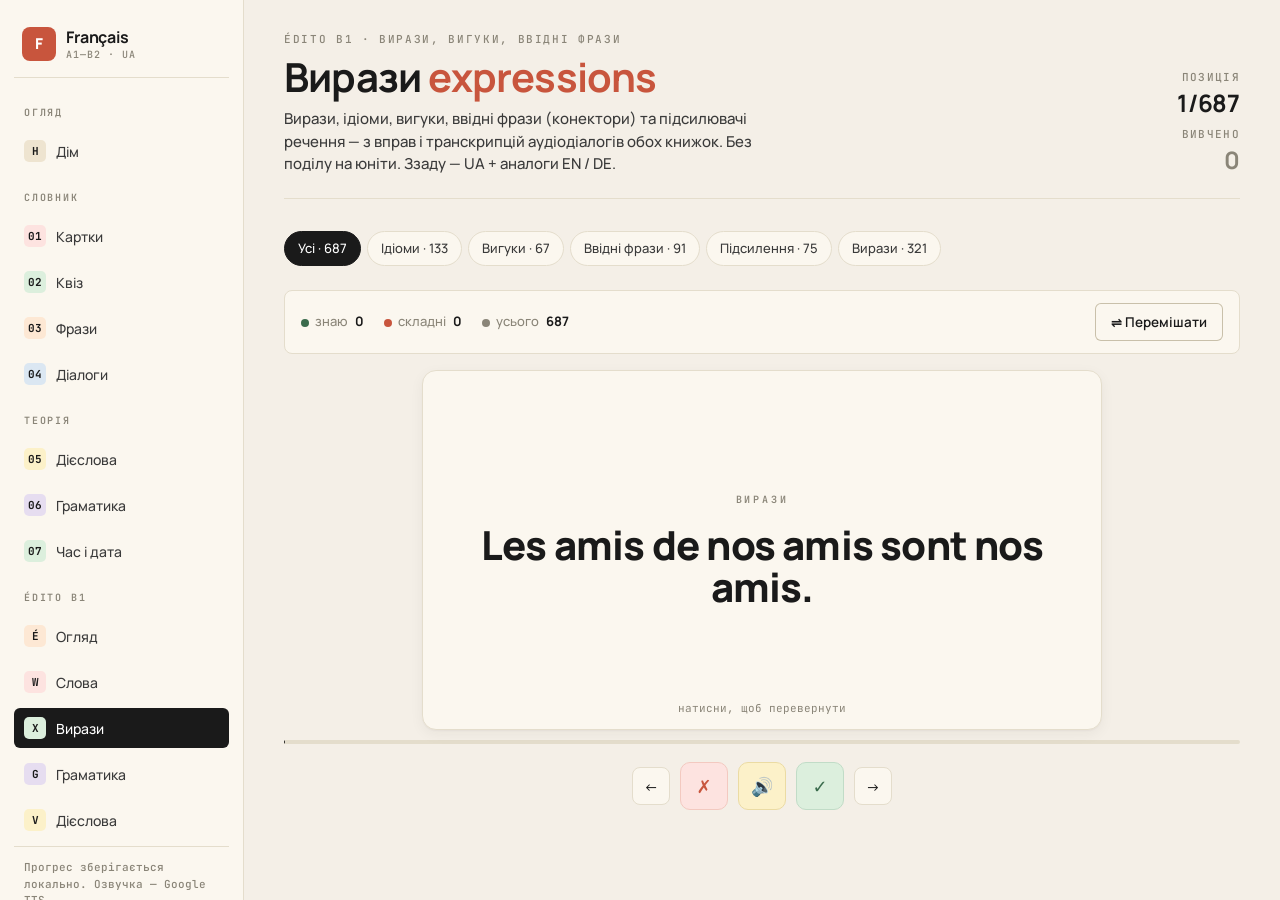
==== edito-expressions.html @ 0aa16caa "Add Édito B1 content, data and pages Add a full set of Édito B1 resources: new JS data files (words," ====
<!doctype html>
<html lang="uk">
<head>
<meta charset="utf-8">
<title>Édito B1 · Вирази</title>
<meta name="viewport" content="width=device-width,initial-scale=1">
<link rel="stylesheet" href="styles.css">
</head>
<body>
<div class="shell">
  <section class="pagehead">
    <div>
      <div class="kicker">Édito B1 · Вирази, вигуки, ввідні фрази</div>
      <h1>Вирази <em>expressions</em></h1>
      <p class="lede">Вирази, ідіоми, вигуки, ввідні фрази (конектори) та підсилювачі речення — з вправ і транскрипцій аудіодіалогів обох книжок. Без поділу на юніти. Ззаду — UA + аналоги EN / DE.</p>
    </div>
    <div class="meta">
      <span>позиція</span><b id="pos">—</b>
      <span style="margin-top:8px;display:block">вивчено</span><b id="knownN" style="color:var(--sage)">—</b>
    </div>
  </section>

  <div class="units" id="cats"></div>

  <div class="statstrip">
    <span><span class="dot k"></span>знаю <b id="nKnown">0</b></span>
    <span><span class="dot u"></span>складні <b id="nUnk">0</b></span>
    <span><span class="dot t"></span>усього <b id="nTot">0</b></span>
    <span style="flex:1"></span>
    <button class="btn ghost" id="shuffleBtn">⇌ Перемішати</button>
  </div>

  <div class="bc-wrap" id="card">
    <div class="bc-inner" id="inner">
      <div class="bc-face front">
        <div class="lbl" id="catLbl">expression française</div>
        <div class="fr" id="frWord">—</div>
        <div class="hint">натисни, щоб перевернути</div>
      </div>
      <div class="bc-face back">
        <div class="lbl">UA · EN · DE</div>
        <div class="tri">
          <div class="row3"><span class="flag ua">UA</span><span class="val sm" id="ua">—</span></div>
          <div class="row3"><span class="flag en">EN</span><span class="val sm" id="en">—</span></div>
          <div class="row3"><span class="flag de">DE</span><span class="val sm" id="de">—</span></div>
        </div>
      </div>
    </div>
  </div>

  <div class="prog"><span id="progBar" style="width:0"></span></div>

  <div class="fc-controls">
    <button class="ctrl sm" id="prevBtn" title="← попередня">←</button>
    <button class="ctrl no" id="noBtn" title="ще не знаю">✗</button>
    <button class="ctrl sp" id="spBtn" title="озвучити">🔊</button>
    <button class="ctrl ok" id="okBtn" title="знаю">✓</button>
    <button class="ctrl sm" id="nextBtn" title="→ наступна">→</button>
  </div>
</div>

<script src="edito.js"></script>
<script src="edito-content.js"></script>
<script src="edito-data-4-12.js"></script>
<script src="edito-data-7-9.js"></script>
<script src="edito-data-10-12.js"></script>
<script src="edito-verbs-4-12.js"></script>
<script src="edito-cahier-expr.js"></script>
<script src="edito-verbs-extra.js"></script>
<script src="edito-expr-extra.js"></script>
<script src="shared.js"></script>
<script>
renderChrome('edito-expr');
const PAGE='edito-expr';
const CATLABELS={all:'Усі',idiome:'Ідіоми',viguk:'Вигуки',intro:'Ввідні фрази',renf:'Підсилення',expr:'Вирази'};
const CATORDER=['idiome','viguk','intro','renf','expr'];
const catOf=e=>e.cat||'expr';
let cat='all', cards=EDITO_EXPR.slice(), i=0;

function renderCats(){
  const counts={};EDITO_EXPR.forEach(e=>{const c=catOf(e);counts[c]=(counts[c]||0)+1});
  let html=`<button class="chip ${cat==='all'?'active':''}" data-c="all">Усі · ${EDITO_EXPR.length}</button>`;
  for(const c of CATORDER){ if(!counts[c])continue;
    html+=`<button class="chip ${cat===c?'active':''}" data-c="${c}">${CATLABELS[c]} · ${counts[c]}</button>`;
  }
  document.getElementById('cats').innerHTML=html;
  document.querySelectorAll('#cats .chip').forEach(b=>b.onclick=()=>{
    cat=b.dataset.c;
    cards=cat==='all'?EDITO_EXPR.slice():EDITO_EXPR.filter(e=>catOf(e)===cat);
    i=0;render();
  });
}
function fit(el,text){
  el.textContent=text;el.classList.remove('sm','xs');
  if(text.length>48) el.classList.add('xs'); else if(text.length>22) el.classList.add('sm');
}
function render(){
  renderCats();
  const n=cards.length,p=Progress.get(PAGE);
  document.getElementById('nTot').textContent=n;
  document.getElementById('nKnown').textContent=(p.known||[]).filter(x=>cards.some(c=>c.fr===x)).length;
  document.getElementById('nUnk').textContent=(p.unknown||[]).filter(x=>cards.some(c=>c.fr===x)).length;
  document.getElementById('knownN').textContent=(p.known||[]).length;
  if(!n){document.getElementById('frWord').textContent='—';document.getElementById('pos').textContent='0/0';return;}
  i=((i%n)+n)%n;const c=cards[i];
  fit(document.getElementById('frWord'),c.fr);
  document.getElementById('catLbl').textContent=CATLABELS[catOf(c)]||'вираз';
  document.getElementById('ua').textContent=c.ua;
  document.getElementById('en').textContent=c.en;
  document.getElementById('de').textContent=c.de;
  document.getElementById('pos').textContent=(i+1)+'/'+n;
  document.getElementById('progBar').style.width=((i+1)/n*100)+'%';
  document.getElementById('inner').classList.remove('flip');
}
function go(d){if(!cards.length)return;i=(i+d+cards.length)%cards.length;render();}
function mark(ok){if(!cards.length)return;const c=cards[i];ok?Progress.addKnown(PAGE,c.fr):Progress.addUnknown(PAGE,c.fr);toast(ok?'✓ вивчено':'↺ повторимо');setTimeout(()=>go(1),220);}

document.getElementById('card').onclick=()=>document.getElementById('inner').classList.toggle('flip');
document.getElementById('prevBtn').onclick=e=>{e.stopPropagation();go(-1)};
document.getElementById('nextBtn').onclick=e=>{e.stopPropagation();go(1)};
document.getElementById('okBtn').onclick=e=>{e.stopPropagation();mark(true)};
document.getElementById('noBtn').onclick=e=>{e.stopPropagation();mark(false)};
document.getElementById('spBtn').onclick=e=>{e.stopPropagation();if(cards[i])speakFR(cards[i].fr)};
document.getElementById('shuffleBtn').onclick=()=>{cards=shuffle(cards);i=0;render();toast('перемішано')};
document.addEventListener('keydown',e=>{
  if(e.key==='ArrowRight')go(1);else if(e.key==='ArrowLeft')go(-1);
  else if(e.key==='ArrowDown'||e.key===' '){e.preventDefault();document.getElementById('inner').classList.toggle('flip')}
  else if(e.key==='ArrowUp'){if(cards[i])speakFR(cards[i].fr)}
});
render();
</script>
</body>
</html>
---- styles.css ----
/* ============================================================
   Français — pastel + sidebar redesign
   Palette: warm ivory paper + ink + terracotta accent
           soft pastel tints for category cards
   Type: Manrope (UI) + JetBrains Mono (meta/code)
============================================================ */
@import url('https://fonts.googleapis.com/css2?family=Manrope:wght@400;500;600;700;800&family=JetBrains+Mono:wght@400;500&display=swap');

:root{
  /* Base */
  --bg:      #f4efe7;
  --paper:   #fbf7ef;
  --paper-2: #f7f2e8;
  --ink:     #1a1a1a;
  --ink-2:   #3a3a3a;
  --mute:    #8a8578;
  --rule:    #e4ddcc;
  --rule-2:  #c9c0aa;

  /* Accent */
  --accent:  #c8553d;        /* terracotta */
  --accent-2:#b34531;
  --accent-soft:#fde4dd;

  /* Pastel tints (for category blocks) */
  --pastel-blush:  #fde3e0;
  --pastel-peach:  #fde8d4;
  --pastel-butter: #fcf1c9;
  --pastel-mint:   #dcefdd;
  --pastel-sky:    #dbe7f2;
  --pastel-lilac:  #e6ddf0;
  --pastel-sand:   #eee4d0;

  --radius: 8px;
  --radius-sm: 6px;
  --radius-lg: 14px;

  --shadow-sm: 0 1px 0 rgba(0,0,0,.02);
  --shadow:    0 1px 2px rgba(40,30,10,.04), 0 4px 14px rgba(40,30,10,.05);
  --shadow-hi: 0 6px 22px rgba(40,30,10,.08);
}

*{margin:0;padding:0;box-sizing:border-box}
html,body{background:var(--bg);color:var(--ink);font:500 15px/1.5 'Manrope',system-ui,sans-serif;-webkit-font-smoothing:antialiased}
a{color:inherit;text-decoration:none}
button{font:inherit;color:inherit}

/* ===== Layout shell: sidebar + main ===== */
.layout{display:grid;grid-template-columns:244px 1fr;min-height:100vh}

.sidebar{
  background:var(--paper);
  border-right:1px solid var(--rule);
  padding:22px 14px 24px;
  position:sticky;top:0;height:100vh;overflow-y:auto;
  display:flex;flex-direction:column;gap:6px;
}
.sidebar .brand{display:flex;align-items:center;gap:10px;padding:4px 8px 16px;margin-bottom:8px;border-bottom:1px solid var(--rule)}
.sidebar .brand .logo{
  width:34px;height:34px;border-radius:8px;background:var(--accent);color:#fff;
  display:grid;place-items:center;font:800 15px/1 'Manrope';letter-spacing:.02em;
}
.sidebar .brand .name{font:700 16px 'Manrope';letter-spacing:-.01em}
.sidebar .brand .tag{font:500 10px 'JetBrains Mono';color:var(--mute);letter-spacing:.1em}

.sidebar .sec{font:600 10px 'JetBrains Mono';letter-spacing:.18em;color:var(--mute);text-transform:uppercase;padding:14px 10px 6px}
.navlink{
  display:flex;align-items:center;gap:10px;
  padding:9px 10px;border-radius:var(--radius-sm);
  color:var(--ink-2);font-weight:500;font-size:14px;
  transition:background .12s ease, color .12s ease;
  position:relative;
}
.navlink:hover{background:var(--paper-2);color:var(--ink)}
.navlink.active{background:var(--ink);color:#fff}
.navlink .ic{
  width:22px;height:22px;border-radius:5px;display:grid;place-items:center;flex-shrink:0;
  font:700 11px 'JetBrains Mono';
}
.navlink.active .ic{background:rgba(255,255,255,.14);color:#fff}
.navlink .cnt{margin-left:auto;font:500 11px 'JetBrains Mono';color:var(--mute)}
.navlink.active .cnt{color:rgba(255,255,255,.6)}

.sidebar .foot{margin-top:auto;padding:12px 10px 0;border-top:1px solid var(--rule);font:500 11px 'JetBrains Mono';color:var(--mute);line-height:1.5}

/* Mobile burger */
.burger{display:none;position:fixed;top:14px;left:14px;z-index:50;
  width:38px;height:38px;background:var(--paper);border:1px solid var(--rule);border-radius:8px;
  align-items:center;justify-content:center;cursor:pointer;box-shadow:var(--shadow)}
.burger span{display:block;width:16px;height:1.5px;background:var(--ink);position:relative}
.burger span::before,.burger span::after{content:"";position:absolute;left:0;width:16px;height:1.5px;background:var(--ink)}
.burger span::before{top:-5px} .burger span::after{top:5px}

/* ===== Main area ===== */
.main{padding:32px 40px 80px;max-width:1040px;width:100%}

/* ===== Page head ===== */
.head{display:grid;grid-template-columns:1fr auto;gap:28px;align-items:end;padding-bottom:22px;border-bottom:1px solid var(--rule);margin-bottom:28px}
.crumb{font:500 11px 'JetBrains Mono';letter-spacing:.15em;color:var(--mute);text-transform:uppercase;margin-bottom:10px}
.head h1{font:700 40px/1.05 'Manrope';letter-spacing:-.02em}
.head h1 em{font-style:normal;color:var(--accent);font-weight:700}
.head .lede{color:var(--ink-2);margin-top:10px;max-width:56ch;font-size:15px}
.head .meta{text-align:right;min-width:150px}
.head .meta .k{font:500 10px 'JetBrains Mono';letter-spacing:.15em;color:var(--mute);text-transform:uppercase;display:block}
.head .meta .v{font:700 26px 'Manrope';letter-spacing:-.01em;margin-top:2px;display:block}
.head .meta .v.sm{font-size:18px}
.head .meta .v.accent{color:var(--accent)}
.head .meta .row{margin-top:10px}

/* ===== Buttons / chips ===== */
.btn{
  display:inline-flex;align-items:center;gap:8px;cursor:pointer;border:none;
  padding:9px 16px;border-radius:var(--radius-sm);background:var(--ink);color:#fff;
  font-weight:600;font-size:13.5px;transition:background .15s, transform .1s;
}
.btn:hover{background:var(--accent)}
.btn:active{transform:scale(.98)}
.btn.ghost{background:transparent;color:var(--ink);box-shadow:inset 0 0 0 1px var(--rule-2)}
.btn.ghost:hover{background:var(--paper);color:var(--ink)}
.btn.accent{background:var(--accent)}
.btn.accent:hover{background:var(--accent-2)}

.chip{
  display:inline-flex;align-items:center;gap:6px;white-space:nowrap;cursor:pointer;
  padding:7px 13px;border-radius:999px;background:var(--paper);border:1px solid var(--rule);
  font-size:13px;font-weight:500;color:var(--ink-2);transition:all .14s;
}
.chip:hover{border-color:var(--ink);color:var(--ink)}
.chip.active{background:var(--ink);color:#fff;border-color:var(--ink)}

.segbar{display:inline-flex;gap:2px;padding:3px;background:var(--paper);border:1px solid var(--rule);border-radius:8px}
.segbar .chip{border:none;border-radius:6px;padding:6px 14px;background:transparent}
.segbar .chip.active{background:var(--ink);color:#fff}

/* ===== Panels ===== */
.panel{background:var(--paper);border:1px solid var(--rule);border-radius:var(--radius);padding:22px;box-shadow:var(--shadow-sm)}
.panel h2{font:700 20px 'Manrope';letter-spacing:-.01em;margin-bottom:6px}
.panel h3{font:600 16px 'Manrope';margin-bottom:4px}

.row{display:flex;gap:12px;flex-wrap:wrap;align-items:center}

/* ===== Module tiles (home) ===== */
.modgrid{display:grid;grid-template-columns:repeat(auto-fit,minmax(240px,1fr));gap:12px;margin-top:16px}
.modtile{
  background:var(--paper);border:1px solid var(--rule);border-radius:var(--radius);padding:18px;
  display:flex;flex-direction:column;gap:12px;min-height:170px;position:relative;overflow:hidden;
  transition:transform .18s, box-shadow .2s, border-color .2s;cursor:pointer;
}
.modtile:hover{transform:translateY(-2px);box-shadow:var(--shadow-hi);border-color:var(--rule-2)}
.modtile .top{display:flex;justify-content:space-between;align-items:flex-start}
.modtile .ico{
  width:40px;height:40px;border-radius:10px;display:grid;place-items:center;font-size:18px;font-weight:700;
}
.modtile h3{font:700 19px 'Manrope';letter-spacing:-.01em;line-height:1.2}
.modtile p{font-size:13.5px;color:var(--ink-2);line-height:1.45}
.modtile .foot{display:flex;justify-content:space-between;align-items:center;margin-top:auto;padding-top:8px;border-top:1px dashed var(--rule)}
.modtile .foot .cnt{font:500 11px 'JetBrains Mono';color:var(--mute);letter-spacing:.04em}
.modtile .foot .arrow{opacity:.4;transition:opacity .2s,transform .2s}
.modtile:hover .foot .arrow{opacity:1;transform:translateX(3px)}

.tint-blush  .ico{background:var(--pastel-blush);color:#b34531}
.tint-peach  .ico{background:var(--pastel-peach);color:#a4623a}
.tint-butter .ico{background:var(--pastel-butter);color:#8a6d1d}
.tint-mint   .ico{background:var(--pastel-mint);color:#3a6b4c}
.tint-sky    .ico{background:var(--pastel-sky);color:#2f5b84}
.tint-lilac  .ico{background:var(--pastel-lilac);color:#6a4a87}
.tint-sand   .ico{background:var(--pastel-sand);color:#6a5a3a}

/* ===== Stat strip ===== */
.statstrip{
  display:flex;gap:20px;padding:12px 16px;background:var(--paper);border:1px solid var(--rule);
  border-radius:var(--radius);margin:12px 0 16px;font-size:13px;color:var(--mute);flex-wrap:wrap;align-items:center;
}
.statstrip b{color:var(--ink);font-weight:700;margin-left:4px}
.statstrip .dot{width:8px;height:8px;border-radius:50%;display:inline-block;margin-right:6px;vertical-align:middle}
.statstrip .dot.k{background:#3a6b4c}
.statstrip .dot.u{background:var(--accent)}
.statstrip .dot.t{background:var(--mute)}
.statstrip .sep{flex:1}

/* ===== Word-of-day ===== */
.wotd{display:grid;grid-template-columns:1fr auto;gap:18px;align-items:center}
.wotd .w{font:700 38px/1 'Manrope';letter-spacing:-.02em;color:var(--accent)}
.wotd .u{color:var(--ink-2);margin-top:6px;font-size:15px}
.wotd .m{font:500 11px 'JetBrains Mono';color:var(--mute);margin-top:4px;letter-spacing:.08em;text-transform:uppercase}

/* ===== Flashcard ===== */
.fc-wrap{perspective:1200px;max-width:620px;margin:8px auto 0;cursor:pointer}
.fc-inner{position:relative;height:280px;transition:transform .5s cubic-bezier(.2,.7,.2,1.1);transform-style:preserve-3d}
.fc-inner.flip{transform:rotateY(180deg)}
.fc-face{
  position:absolute;inset:0;border-radius:var(--radius-lg);backface-visibility:hidden;
  background:var(--paper);border:1px solid var(--rule);padding:32px;
  display:flex;flex-direction:column;align-items:center;justify-content:center;box-shadow:var(--shadow);
}
.fc-face.back{transform:rotateY(180deg);background:var(--pastel-blush);border-color:#f3c9c0}
.fc-face .lbl{font:600 10px 'JetBrains Mono';letter-spacing:.25em;text-transform:uppercase;color:var(--mute);margin-bottom:14px}
.fc-face .word{font:700 42px/1.05 'Manrope';letter-spacing:-.02em;text-align:center}
.fc-face.back .word{color:var(--accent)}
.fc-face .hint{margin-top:14px;font:400 12px 'JetBrains Mono';color:var(--mute)}
.fc-face .ctx{margin-top:10px;font:500 12px 'JetBrains Mono';color:var(--mute);letter-spacing:.05em;text-transform:uppercase}
.fc-face .ipa{font:400 13px 'JetBrains Mono';color:var(--mute);margin-top:8px}

.fc-controls{display:flex;justify-content:center;align-items:center;gap:10px;margin:18px 0 6px}
.ctrl{
  width:48px;height:48px;border-radius:10px;background:var(--paper);border:1px solid var(--rule);
  display:grid;place-items:center;cursor:pointer;color:var(--ink);transition:all .14s;font-size:18px;
}
.ctrl:hover{background:var(--paper-2);border-color:var(--rule-2);transform:translateY(-1px)}
.ctrl.sm{width:38px;height:38px;font-size:14px;border-radius:8px}
.ctrl.no{background:var(--pastel-blush);border-color:#f3c9c0;color:var(--accent)}
.ctrl.ok{background:var(--pastel-mint);border-color:#c1dcc7;color:#3a6b4c}
.ctrl.sp{background:var(--pastel-butter);border-color:#ebdba3;color:#8a6d1d}

.prog{height:4px;background:var(--rule);border-radius:2px;overflow:hidden;margin:10px 0 4px}
.prog>span{display:block;height:100%;background:var(--ink);transition:width .3s}

/* ===== Quiz ===== */
.qstem{text-align:center;margin:6px 0 18px}
.qstem .q{font:600 10px 'JetBrains Mono';letter-spacing:.25em;text-transform:uppercase;color:var(--mute)}
.qstem .w{font:700 36px/1.1 'Manrope';letter-spacing:-.01em;margin-top:6px}
.qopts{display:grid;grid-template-columns:1fr 1fr;gap:10px;max-width:620px;margin:0 auto}
.qopt{
  padding:14px 16px;border-radius:var(--radius-sm);background:var(--paper);border:1px solid var(--rule);
  font-weight:500;font-size:15px;color:var(--ink);cursor:pointer;display:flex;align-items:center;gap:12px;
  text-align:left;transition:all .12s;
}
.qopt:hover:not(.dis){border-color:var(--ink);background:var(--paper-2)}
.qopt .k{
  width:24px;height:24px;border-radius:6px;background:var(--paper-2);display:grid;place-items:center;
  font:700 11px 'JetBrains Mono';color:var(--mute);flex-shrink:0;
}
.qopt.ok{background:var(--pastel-mint);border-color:#c1dcc7;color:#2d5a3c}
.qopt.ok .k{background:#3a6b4c;color:#fff}
.qopt.no{background:var(--pastel-blush);border-color:#f3c9c0;color:var(--accent-2)}
.qopt.no .k{background:var(--accent);color:#fff}
.qopt.dis{pointer-events:none}

.tinput{
  width:100%;max-width:420px;display:block;margin:10px auto;padding:12px 16px;
  border:1px solid var(--rule-2);border-radius:var(--radius-sm);background:var(--paper);
  font-weight:500;font-size:17px;text-align:center;color:var(--ink);outline:none;transition:all .15s;
  font-family:'Manrope';
}
.tinput:focus{border-color:var(--accent);box-shadow:0 0 0 3px var(--accent-soft)}
.tinput.ok{border-color:#82b08c;background:var(--pastel-mint)}
.tinput.no{border-color:#dc9a8a;background:var(--pastel-blush)}

/* ===== Tables ===== */
.gtable{width:100%;border-collapse:collapse;background:var(--paper);border:1px solid var(--rule);border-radius:var(--radius-sm);overflow:hidden}
.gtable th,.gtable td{text-align:left;padding:10px 14px;border-bottom:1px solid var(--rule);font-weight:500;font-size:14px}
.gtable th{background:var(--paper-2);font:700 10px 'JetBrains Mono';letter-spacing:.12em;text-transform:uppercase;color:var(--mute)}
.gtable tr:last-child td{border-bottom:none}
.gtable td.fr{font-weight:600;color:var(--accent)}
.gtable td.mono{font-family:'JetBrains Mono';font-size:13px;color:var(--ink-2)}

/* ===== Verb cards ===== */
.conj{display:grid;grid-template-columns:repeat(auto-fit,minmax(240px,1fr));gap:12px;margin-top:14px}
.conj .card{background:var(--paper);border:1px solid var(--rule);border-radius:var(--radius);padding:16px}
.conj .card h4{font:700 10px 'JetBrains Mono';letter-spacing:.2em;text-transform:uppercase;color:var(--accent);margin-bottom:10px}
.conj .card .line{display:flex;justify-content:space-between;padding:5px 0;font-size:14px;border-bottom:1px dashed var(--rule)}
.conj .card .line:last-child{border-bottom:none}
.conj .card .line span:first-child{color:var(--mute);font-weight:500}
.conj .card .line span:last-child{font-weight:600;color:var(--ink)}
.conj .card .ex{margin-top:10px;padding-top:8px;border-top:1px dashed var(--rule);font-style:italic;font-size:13px;color:var(--mute)}

/* ===== Dialogues ===== */
.dialogue{background:var(--paper);border:1px solid var(--rule);border-radius:var(--radius);padding:20px;box-shadow:var(--shadow-sm)}
.dialogue .turn{display:grid;grid-template-columns:86px 1fr;gap:14px;padding:10px 0;border-bottom:1px dashed var(--rule);transition:background .2s}
.dialogue .turn:last-child{border-bottom:none}
.dialogue .turn .who{font:700 10px 'JetBrains Mono';letter-spacing:.15em;text-transform:uppercase;color:var(--mute);padding-top:4px}
.dialogue .turn .line .fr{font-weight:600;font-size:16px;color:var(--ink);cursor:pointer;display:flex;align-items:center;gap:8px}
.dialogue .turn .line .fr:hover{color:var(--accent)}
.dialogue .turn .line .fr .play{font-size:13px;opacity:.5}
.dialogue .turn .line .fr:hover .play{opacity:1}
.dialogue .turn .line .ua{font-size:13px;color:var(--mute);margin-top:2px}

/* ===== Phrases ===== */
.phrases{display:grid;grid-template-columns:repeat(auto-fit,minmax(280px,1fr));gap:10px}
.phrases .p{background:var(--paper);border:1px solid var(--rule);border-radius:var(--radius-sm);padding:12px 14px;transition:all .15s}
.phrases .p:hover{border-color:var(--rule-2);background:var(--paper-2)}
.phrases .p .fr{font-weight:600;font-size:15px;display:flex;justify-content:space-between;align-items:center;gap:8px;color:var(--ink)}
.phrases .p .fr .sp{color:var(--accent);cursor:pointer;font-size:13px;opacity:.6}
.phrases .p .fr .sp:hover{opacity:1}
.phrases .p .ua{font-size:13px;color:var(--mute);margin-top:3px}

/* ===== Callouts ===== */
.callout{background:var(--pastel-butter);border-radius:var(--radius-sm);padding:14px 18px;font-size:14px;line-height:1.55;border:1px solid #ebdba3}
.callout b{color:#8a6d1d}
.callout.mint{background:var(--pastel-mint);border-color:#c1dcc7}
.callout.mint b{color:#3a6b4c}
.callout.blush{background:var(--pastel-blush);border-color:#f3c9c0}
.callout.blush b{color:var(--accent)}
.callout.sky{background:var(--pastel-sky);border-color:#b8cee0}
.callout.sky b{color:#2f5b84}
.callout.lilac{background:var(--pastel-lilac);border-color:#cfc1e0}
.callout.lilac b{color:#6a4a87}

/* ===== Toast ===== */
.toast{position:fixed;left:50%;bottom:26px;transform:translateX(-50%) translateY(60px);background:var(--ink);color:#fff;padding:10px 18px;border-radius:999px;font-size:13px;font-weight:600;opacity:0;transition:all .3s;z-index:100;pointer-events:none}
.toast.show{transform:translateX(-50%) translateY(0);opacity:1}

/* ===== Themes scroller ===== */
.themes{display:flex;gap:6px;overflow-x:auto;padding:4px 0 10px;scrollbar-width:none;margin-bottom:8px}
.themes::-webkit-scrollbar{display:none}

/* ===== TOC (grammar) ===== */
.toc-link{
  display:flex;align-items:center;gap:8px;padding:7px 10px;border-radius:var(--radius-sm);
  color:var(--ink-2);font-size:13.5px;cursor:pointer;font-weight:500;
}
.toc-link:hover{background:var(--paper-2);color:var(--ink)}
.toc-link .lv{font:700 9px 'JetBrains Mono';color:#fff;background:var(--mute);padding:2px 5px;border-radius:3px;letter-spacing:.05em}
.toc-link .lv.A1{background:#82b08c}
.toc-link .lv.A2{background:#7ba0b8}
.toc-link .lv.B1{background:#c49a68}
.toc-link .lv.B2{background:var(--accent)}

/* ===== Utility ===== */
.eyebrow{font:600 10px 'JetBrains Mono';letter-spacing:.22em;text-transform:uppercase;color:var(--mute)}
.rule-soft{height:1px;background:var(--rule);margin:24px 0}
.mono{font-family:'JetBrains Mono'}

/* ===== Back-compat aliases (for pages still using old classes) ===== */
.pagehead{display:grid;grid-template-columns:1fr auto;gap:28px;align-items:end;padding-bottom:22px;border-bottom:1px solid var(--rule);margin-bottom:28px}
.pagehead .kicker{font:500 11px 'JetBrains Mono';letter-spacing:.15em;color:var(--mute);text-transform:uppercase;margin-bottom:10px}
.pagehead h1{font:700 40px/1.05 'Manrope';letter-spacing:-.02em}
.pagehead h1 em{font-style:normal;color:var(--accent);font-weight:700}
.pagehead .lede{color:var(--ink-2);margin-top:10px;max-width:56ch;font-size:15px}
.pagehead .meta{text-align:right;min-width:150px;font:500 11px 'JetBrains Mono';letter-spacing:.12em;color:var(--mute);text-transform:uppercase}
.pagehead .meta b{display:block;font:700 24px 'Manrope';letter-spacing:-.01em;color:var(--ink);margin-top:2px;text-transform:none;letter-spacing:-.01em}

.levels{display:inline-flex;gap:2px;padding:3px;background:var(--paper);border:1px solid var(--rule);border-radius:8px;width:fit-content}
.levels .chip{border:none;border-radius:6px;padding:6px 14px;background:transparent}
.levels .chip.active{background:var(--ink);color:#fff}

.modules{display:grid;grid-template-columns:repeat(auto-fit,minmax(240px,1fr));gap:12px;margin-top:16px}
.mod{background:var(--paper);border:1px solid var(--rule);border-radius:var(--radius);padding:18px;display:flex;flex-direction:column;gap:12px;min-height:170px;transition:all .18s;cursor:pointer}
.mod:hover{transform:translateY(-2px);box-shadow:var(--shadow-hi);border-color:var(--rule-2)}
.mod .num{font:500 11px 'JetBrains Mono';color:var(--mute);letter-spacing:.1em}
.mod h3{font:700 19px 'Manrope';letter-spacing:-.01em;line-height:1.2;margin:4px 0}
.mod h3 em{font-style:normal;color:var(--accent)}
.mod p{font-size:13.5px;color:var(--ink-2);line-height:1.45}
.mod .foot{display:flex;justify-content:space-between;align-items:center;margin-top:auto;padding-top:8px;border-top:1px dashed var(--rule)}
.mod .foot .cnt{font:500 11px 'JetBrains Mono';color:var(--mute)}
.mod .foot .arrow{width:28px;height:28px;border-radius:6px;display:grid;place-items:center;color:var(--ink);font-size:14px;background:var(--paper-2)}
.mod.accent-claret{border-left:3px solid var(--accent)}
.mod.accent-sage{border-left:3px solid #82b08c}
.mod.accent-ochre{border-left:3px solid #c49a68}
.mod.accent-blue{border-left:3px solid #7ba0b8}
.mod.accent-rose{border-left:3px solid #d48a95}

.rule-orn{text-align:center;color:var(--rule-2);letter-spacing:10px;font-size:14px;margin:18px 0}
.rule-orn::before{content:"· · ·"}
.serif{font-family:'Manrope';font-weight:700}

.dialogue .turn .line .fr{cursor:pointer}
.dialogue .turn .line .fr .play{color:var(--accent);opacity:.5}
.dialogue .turn .line .fr:hover .play{opacity:1}

.shell{display:contents}

/* ===== Responsive ===== */
@media(max-width:860px){
  .layout{grid-template-columns:1fr}
  .sidebar{
    position:fixed;top:0;left:0;width:260px;height:100vh;z-index:40;
    transform:translateX(-100%);transition:transform .25s ease;box-shadow:var(--shadow-hi);
  }
  .sidebar.open{transform:translateX(0)}
  .sidebar-mask{position:fixed;inset:0;background:rgba(0,0,0,.3);z-index:30;opacity:0;pointer-events:none;transition:opacity .2s}
  .sidebar-mask.show{opacity:1;pointer-events:auto}
  .burger{display:flex}
  .main{padding:64px 20px 60px}
  .head{grid-template-columns:1fr}
  .head .meta{text-align:left;display:flex;gap:22px;margin-top:4px}
  .head h1{font-size:32px}
  .qopts{grid-template-columns:1fr}
  .fc-inner{height:230px}
  .fc-face .word{font-size:32px}
}

/* ============================================================
   Édito B1 — large-font trilingual cards
============================================================ */
.bc-wrap{perspective:1400px;max-width:680px;margin:10px auto 0;cursor:pointer}
.bc-inner{position:relative;min-height:360px;transition:transform .55s cubic-bezier(.2,.7,.2,1.1);transform-style:preserve-3d}
.bc-inner.flip{transform:rotateY(180deg)}
.bc-face{
  position:absolute;inset:0;border-radius:var(--radius-lg);backface-visibility:hidden;
  background:var(--paper);border:1px solid var(--rule);padding:34px 30px;
  display:flex;flex-direction:column;align-items:center;justify-content:center;box-shadow:var(--shadow);
}
.bc-face.back{transform:rotateY(180deg);background:var(--pastel-peach);border-color:#ecc9a8}
.bc-face .lbl{font:600 10px 'JetBrains Mono';letter-spacing:.28em;text-transform:uppercase;color:var(--mute);margin-bottom:18px}
.bc-face .fr{font:800 58px/1.04 'Manrope';letter-spacing:-.02em;text-align:center;color:var(--ink)}
.bc-face .fr.sm{font-size:40px}
.bc-face .fr.xs{font-size:30px}
.bc-face .ipa{font:500 22px 'JetBrains Mono';color:var(--accent);margin-top:16px}
.bc-face .theme{margin-top:16px;font:500 11px 'JetBrains Mono';color:var(--mute);letter-spacing:.06em;text-transform:uppercase}
.bc-face .hint{position:absolute;bottom:14px;font:400 11px 'JetBrains Mono';color:var(--mute)}

/* trilingual back rows */
.tri{display:flex;flex-direction:column;gap:14px;width:100%;max-width:460px}
.tri .row3{display:grid;grid-template-columns:42px 1fr;gap:14px;align-items:baseline}
.tri .flag{font:700 11px 'JetBrains Mono';letter-spacing:.06em;color:#fff;background:var(--mute);
  border-radius:5px;padding:4px 0;text-align:center}
.tri .flag.ua{background:#3a6b4c}.tri .flag.en{background:#2f5b84}.tri .flag.de{background:#8a6d1d}
.tri .val{font:700 30px/1.18 'Manrope';letter-spacing:-.01em;color:var(--ink)}
.tri .val.sm{font-size:23px;font-weight:600}

/* unit chips */
.units{display:flex;gap:6px;overflow-x:auto;padding:4px 0 12px;scrollbar-width:none;flex-wrap:wrap}
.units::-webkit-scrollbar{display:none}

/* verb conjugation on card back */
.vb-tenses{display:flex;gap:5px;flex-wrap:wrap;justify-content:center;margin-bottom:14px}
.vb-tense{font:600 11px 'JetBrains Mono';padding:5px 9px;border-radius:6px;border:1px solid var(--rule);
  background:var(--paper);cursor:pointer;color:var(--ink-2);white-space:nowrap}
.vb-tense.active{background:var(--ink);color:#fff;border-color:var(--ink)}
.vb-grid{display:grid;grid-template-columns:1fr 1fr;gap:8px 26px;width:100%;max-width:480px}
.vb-grid .ln{display:flex;justify-content:flex-start;gap:10px;border-bottom:1px dashed var(--rule);padding:6px 0;font-size:19px}
.vb-grid .ln b{font-weight:600;color:var(--ink)}
.vb-cap{margin-top:2px;font:500 12px 'JetBrains Mono';color:var(--mute);text-align:center}

@media(max-width:860px){
  .bc-face .fr{font-size:42px}.bc-face .fr.sm{font-size:30px}.bc-face .fr.xs{font-size:24px}
  .tri .val{font-size:23px}.tri .val.sm{font-size:19px}
  .vb-grid{grid-template-columns:1fr}.vb-grid .ln{font-size:17px}
  .bc-inner{min-height:330px}
}
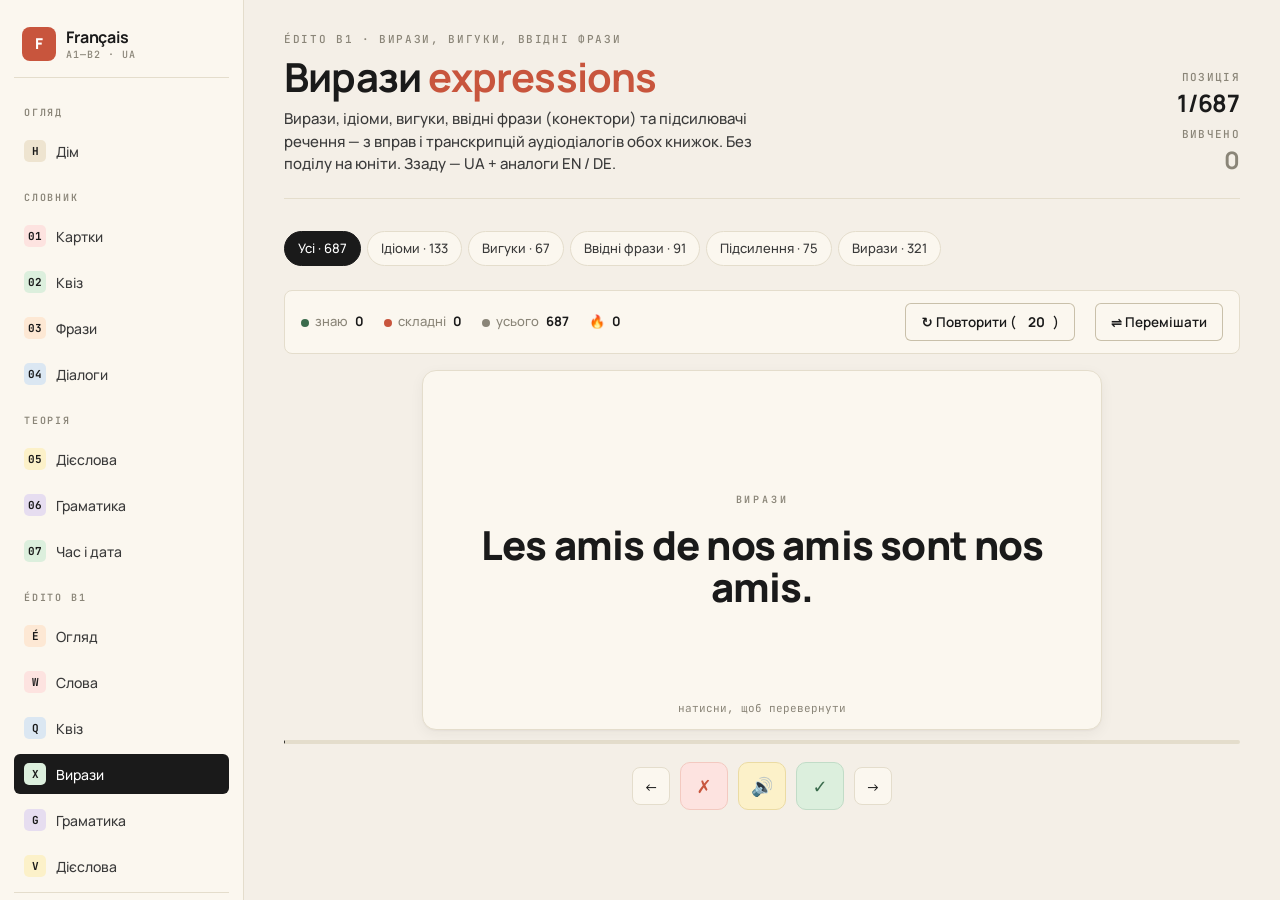
==== commit 4997189e: "Add SRS/streaks, quiz, review UI & Anki export Introduce a lightweight SRS and streak system (edito-" ====
--- a/edito-expressions.html
+++ b/edito-expressions.html
@@ -26,7 +26,9 @@
     <span><span class="dot k"></span>знаю <b id="nKnown">0</b></span>
     <span><span class="dot u"></span>складні <b id="nUnk">0</b></span>
     <span><span class="dot t"></span>усього <b id="nTot">0</b></span>
+    <span>🔥 <b id="streak">0</b></span>
     <span style="flex:1"></span>
+    <button class="btn ghost" id="reviewBtn" title="Повторити те, що пора">↻ Повторити (<b id="dueN">0</b>)</button>
     <button class="btn ghost" id="shuffleBtn">⇌ Перемішати</button>
   </div>
 
@@ -68,6 +70,7 @@
 <script src="edito-cahier-expr.js"></script>
 <script src="edito-verbs-extra.js"></script>
 <script src="edito-expr-extra.js"></script>
+<script src="edito-srs.js"></script>
 <script src="shared.js"></script>
 <script>
 renderChrome('edito-expr');
@@ -113,7 +116,19 @@
   document.getElementById('inner').classList.remove('flip');
 }
 function go(d){if(!cards.length)return;i=(i+d+cards.length)%cards.length;render();}
-function mark(ok){if(!cards.length)return;const c=cards[i];ok?Progress.addKnown(PAGE,c.fr):Progress.addUnknown(PAGE,c.fr);toast(ok?'✓ вивчено':'↺ повторимо');setTimeout(()=>go(1),220);}
+function mark(ok){if(!cards.length)return;const c=cards[i];
+  ok?Progress.addKnown(PAGE,c.fr):Progress.addUnknown(PAGE,c.fr);
+  SRS.review(PAGE,c.fr,ok?'good':'hard');
+  document.getElementById('streak').textContent=Streak.current();
+  document.getElementById('dueN').textContent=SRS.queue(PAGE,EDITO_EXPR.map(e=>e.fr),20).length;
+  toast(ok?'✓ вивчено':'↺ повторимо');setTimeout(()=>go(1),220);}
+function loadReview(){
+  cat='all';
+  const map=new Map(EDITO_EXPR.map(e=>[e.fr,e]));
+  cards=SRS.queue(PAGE,EDITO_EXPR.map(e=>e.fr),20).map(k=>map.get(k)).filter(Boolean);
+  i=0;render();
+  toast(cards.length?('на повторення: '+cards.length):'усе повторено — почни нові');
+}
 
 document.getElementById('card').onclick=()=>document.getElementById('inner').classList.toggle('flip');
 document.getElementById('prevBtn').onclick=e=>{e.stopPropagation();go(-1)};
@@ -122,6 +137,9 @@
 document.getElementById('noBtn').onclick=e=>{e.stopPropagation();mark(false)};
 document.getElementById('spBtn').onclick=e=>{e.stopPropagation();if(cards[i])speakFR(cards[i].fr)};
 document.getElementById('shuffleBtn').onclick=()=>{cards=shuffle(cards);i=0;render();toast('перемішано')};
+document.getElementById('reviewBtn').onclick=loadReview;
+document.getElementById('streak').textContent=Streak.current();
+document.getElementById('dueN').textContent=SRS.queue(PAGE,EDITO_EXPR.map(e=>e.fr),20).length;
 document.addEventListener('keydown',e=>{
   if(e.key==='ArrowRight')go(1);else if(e.key==='ArrowLeft')go(-1);
   else if(e.key==='ArrowDown'||e.key===' '){e.preventDefault();document.getElementById('inner').classList.toggle('flip')}
--- a/styles.css
+++ b/styles.css
@@ -429,3 +429,35 @@
   .vb-grid{grid-template-columns:1fr}.vb-grid .ln{font-size:17px}
   .bc-inner{min-height:330px}
 }
+
+/* ============================================================
+   Mobile corrections (Édito B1 large-font pages)
+============================================================ */
+@media(max-width:860px){
+  /* grid child must be allowed to shrink, else it overflows the viewport */
+  .main{min-width:0;max-width:100%;overflow-x:hidden}
+  .pagehead{grid-template-columns:1fr}
+  .pagehead h1{font-size:30px}
+  .pagehead .lede{font-size:14px}
+  .pagehead .meta{display:flex;gap:22px;min-width:0;margin-top:6px;text-align:left}
+  /* big trilingual cards */
+  .bc-wrap{max-width:100%}
+  .bc-inner{min-height:330px}
+  .bc-face{padding:24px 16px}
+  .bc-face .fr{font-size:33px;overflow-wrap:anywhere}
+  .bc-face .fr.sm{font-size:25px}
+  .bc-face .fr.xs{font-size:20px}
+  .bc-face .ipa{font-size:18px}
+  .tri{max-width:100%}
+  .tri .row3{grid-template-columns:38px 1fr;gap:10px}
+  .tri .val{font-size:21px;overflow-wrap:anywhere}
+  .tri .val.sm{font-size:18px}
+  .vb-grid{grid-template-columns:1fr;max-width:100%}
+  .vb-grid .ln{font-size:17px;overflow-wrap:anywhere}
+  .vb-tense{font-size:10px;padding:5px 7px}
+  .statstrip{gap:10px 14px}
+  /* chip rows scroll horizontally instead of forcing page width */
+  .units,.themes{flex-wrap:nowrap;overflow-x:auto}
+  /* grammar tables shouldn't blow out the page */
+  .gtable{display:block;overflow-x:auto;white-space:nowrap}
+}
